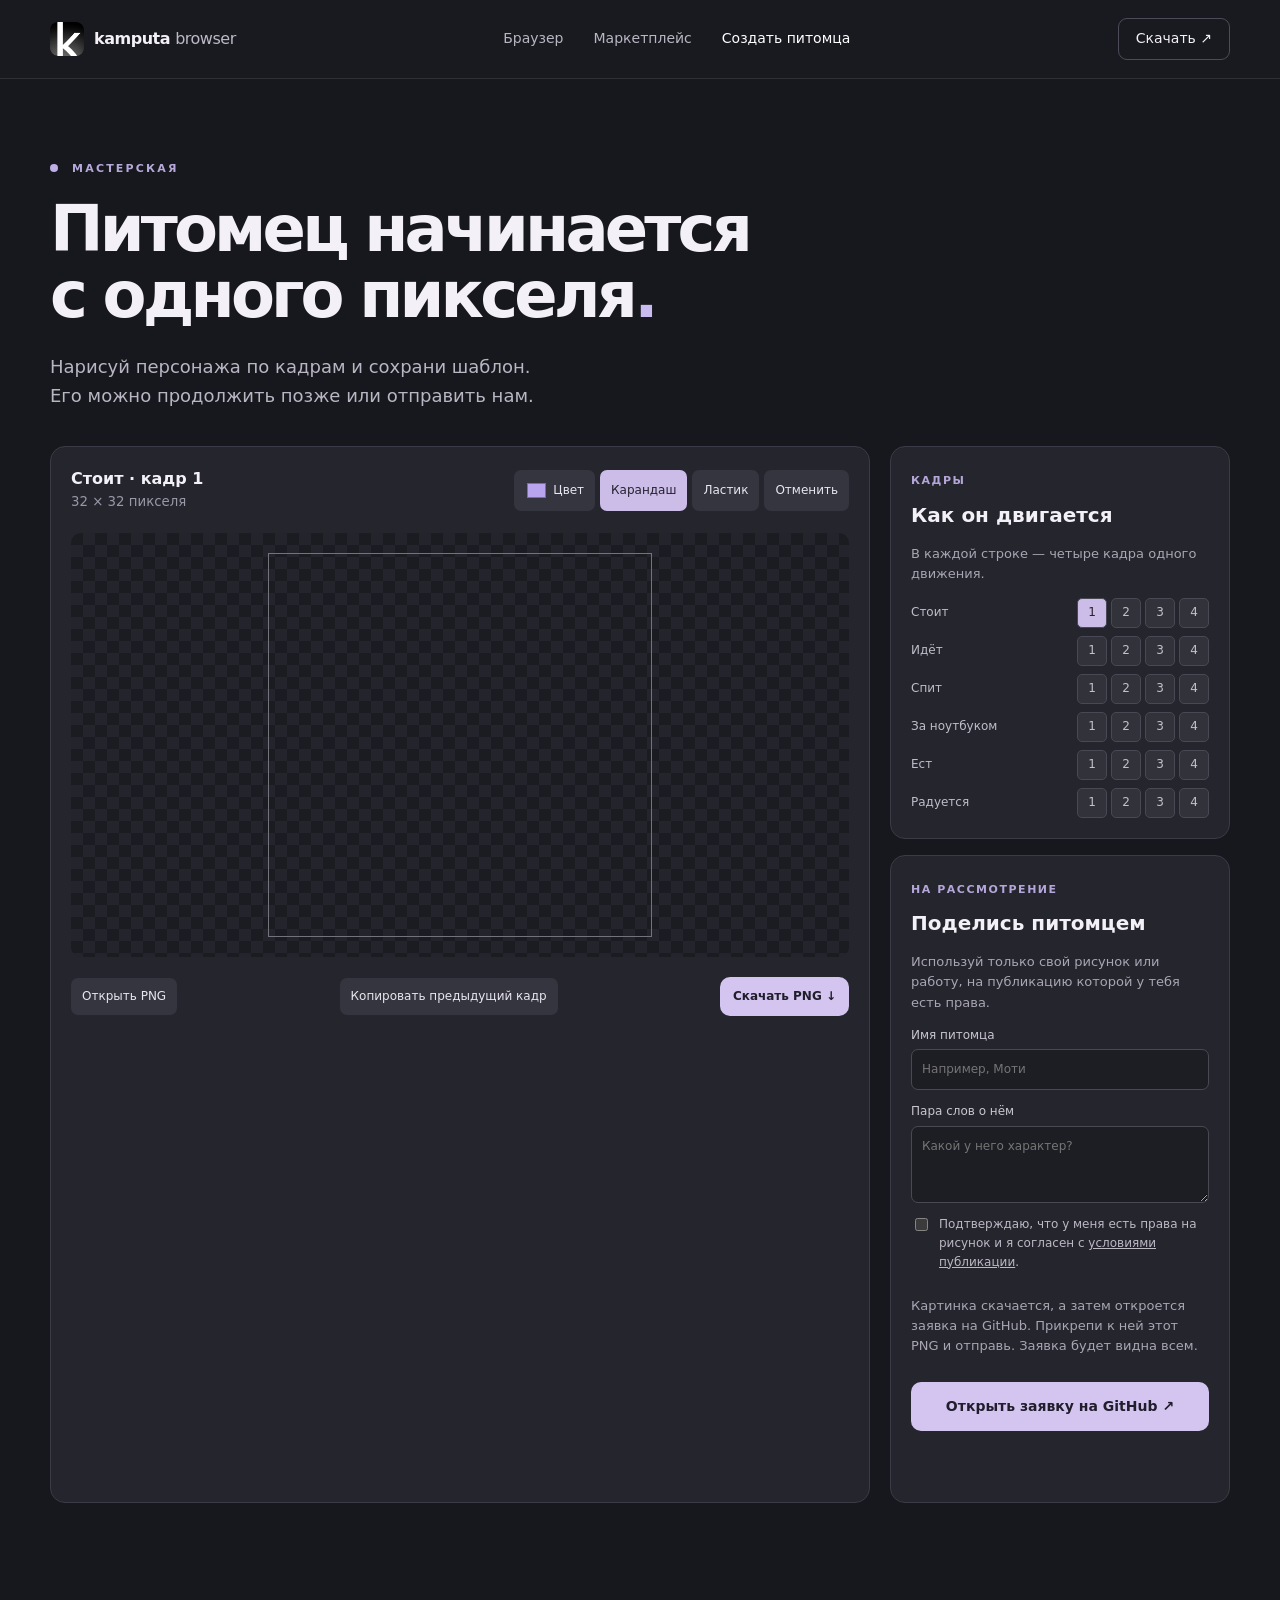
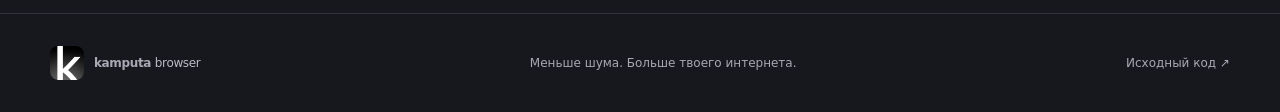
==== studio.html @ 285c6d9f "Create browser site and pet studio" ====
<!doctype html><html lang="ru"><head><meta charset="utf-8"><meta name="viewport" content="width=device-width,initial-scale=1"><meta name="theme-color" content="#17191e"><title>Мастерская — kamputa browser</title><link rel="icon" href="assets/logo.png"><link rel="stylesheet" href="site.css"><script src="site.js" defer></script><script src="studio.js" defer></script></head><body><header class="header"><div class="wrap header-inner"><a class="brand" href="./"><img src="assets/logo.png" alt=""><span>kamputa <b>browser</b></span></a><nav aria-label="Навигация"><a href="./#browser">Браузер</a><a href="market.html">Маркетплейс</a><a href="studio.html" aria-current="page">Создать питомца</a></nav><a class="nav-download" href="https://github.com/Artemnuhka/kamputa-browser/releases/latest">Скачать ↗</a></div></header><main class="wrap inner-page studio-page"><p class="eyebrow"><span></span> МАСТЕРСКАЯ</p><h1>Питомец начинается<br>с одного пикселя<span class="accent-dot">.</span></h1><p class="lead">Нарисуй персонажа по кадрам и сохрани шаблон. Его можно продолжить позже или отправить нам.</p><div class="studio-layout"><section class="editor-card" aria-label="Редактор пикселей"><div class="editor-head"><div><strong id="frame-label">Стоит · кадр 1</strong><small>32 × 32 пикселя</small></div><div class="canvas-tools"><label class="color-picker" title="Цвет"><input id="color" type="color" value="#b9a5ef" aria-label="Выбрать цвет"><span>Цвет</span></label><button id="pen" class="tool active" type="button" aria-pressed="true">Карандаш</button><button id="eraser" class="tool" type="button" aria-pressed="false">Ластик</button><button id="undo" class="tool" type="button">Отменить</button></div></div><div class="canvas-wrap"><canvas id="draw" width="32" height="32" aria-label="Пиксельный холст" tabindex="0"></canvas></div><div class="editor-bottom"><label class="file-button">Открыть PNG<input id="import" type="file" accept="image/png" hidden></label><button id="previous-copy" class="tool" type="button">Копировать предыдущий кадр</button><button id="export" class="button primary small" type="button">Скачать PNG ↓</button></div><p class="editor-message" id="editor-message" role="status"></p></section><aside class="studio-side"><div class="side-card"><span class="side-kicker">КАДРЫ</span><h2>Как он двигается</h2><p>В каждой строке — четыре кадра одного движения.</p><div id="frame-list" class="frame-list"></div></div><div class="side-card"><span class="side-kicker">НА РАССМОТРЕНИЕ</span><h2>Поделись питомцем</h2><p>Используй только свой рисунок или работу, на публикацию которой у тебя есть права.</p><form id="submit-form"><label>Имя питомца<input id="pet-name" required maxlength="48" autocomplete="off" placeholder="Например, Моти"></label><label>Пара слов о нём<textarea id="pet-description" maxlength="300" rows="3" placeholder="Какой у него характер?"></textarea></label><label class="agreement"><input id="agree" type="checkbox" required><span>Подтверждаю, что у меня есть права на рисунок и я согласен с <a href="terms.html">условиями публикации</a>.</span></label><p>Картинка скачается, а затем откроется заявка на GitHub. Прикрепи к ней этот PNG и отправь. Заявка будет видна всем.</p><button id="submit-pet" class="button primary full" type="submit">Открыть заявку на GitHub ↗</button><p id="submit-status" role="status"></p></form></div></aside></div></main><footer><div class="wrap footer-inner"><a class="brand" href="./"><img src="assets/logo.png" alt=""><span>kamputa <b>browser</b></span></a><p>Меньше шума. Больше твоего интернета.</p><a href="https://github.com/Artemnuhka/kamputa-browser">Исходный код ↗</a></div></footer></body></html>
---- site.css ----
:root{color-scheme:dark;--bg:#17181d;--panel:#25262d;--muted:#a4a4b2;--line:#393a45;--accent:#c9bbef;--text:#f3f0f7}*{box-sizing:border-box}html{scroll-behavior:smooth;overflow-x:hidden}body{margin:0;background:var(--bg);color:var(--text);font:16px/1.55 system-ui,-apple-system,sans-serif}a{color:inherit;text-decoration:none}button,input,textarea{font:inherit}button{cursor:pointer}.wrap{width:min(1180px,calc(100% - 48px));margin:auto}.header{border-bottom:1px solid #303038;background:#191a20}.header-inner{min-height:78px;display:flex;align-items:center;gap:42px}.brand{display:inline-flex;align-items:center;gap:10px;font-weight:800;white-space:nowrap;letter-spacing:-.03em}.brand img{width:34px;height:34px;object-fit:contain;border-radius:8px}.brand b{font-weight:400;color:#bcbac6}.header nav{display:flex;gap:30px;margin:auto;color:#b7b6c2;font-size:14px}.header nav a:hover,.header nav [aria-current]{color:#fff}.nav-download{font-size:14px;border:1px solid #4d4b57;padding:9px 17px;border-radius:9px}.hero{min-height:620px;display:grid;grid-template-columns:1fr 1fr;gap:35px;align-items:center;padding-block:80px}.eyebrow{font-size:11px;font-weight:800;letter-spacing:.2em;color:#b6a9da}.eyebrow span,.status-dot{display:inline-block;background:#bdafe6;width:8px;height:8px;border-radius:50%;margin-right:8px}.hero h1,.inner-page h1{font-size:clamp(44px,6vw,78px);line-height:1.03;letter-spacing:-.06em;margin:20px 0 24px}em{font-style:normal;color:#cfc1ef}.accent-dot{color:var(--accent)}.lead{font-size:18px;line-height:1.6;color:#b8b6c4;max-width:510px}.hero-actions{display:flex;gap:12px;flex-wrap:wrap;margin-top:32px}.button{display:inline-flex;justify-content:center;align-items:center;gap:15px;border:1px solid transparent;border-radius:10px;padding:13px 19px;font-weight:700;font-size:14px}.primary,.pale{background:#d3c5f0;color:#211d2c}.button:hover{filter:brightness(1.08)}.outline{border-color:#55515f;color:#e8e5ed;background:transparent}.hero-note{color:#858492;font-size:12px;margin-top:25px}.hero-art{position:relative;padding:35px 0}.browser-mock{position:relative;border:1px solid #484955;border-radius:14px;background:#23242b;box-shadow:0 30px 80px #0007;overflow:hidden;transform:rotate(-2deg)}.mock-top{height:43px;background:#1a1b20;display:flex;align-items:end;padding:0 10px;gap:15px}.mock-tab{background:#32333c;border-radius:9px 9px 0 0;padding:8px 11px;font-size:11px;width:175px}.tiny-logo{background:#ddd;color:#222;padding:0 3px;border-radius:3px}.tab-x{float:right}.mock-plus{padding-bottom:5px}.mock-controls{margin-left:auto;display:flex;gap:6px;padding-bottom:16px}.mock-controls i{width:7px;height:7px;border-radius:50%;background:#74747d}.mock-bar{display:flex;align-items:center;gap:14px;padding:10px;font-size:14px;color:#b3b3c2}.mock-url{flex:1;background:#383943;border-radius:7px;padding:6px 12px;font-size:10px}.mock-page{height:285px;background:#17181e;display:grid;place-content:center;text-align:center}.mock-room,.friend-room{position:relative;background:#383541 url('assets/room.svg') center/cover;border-radius:10px;overflow:hidden}.mock-room{width:220px;height:150px}.cat-sprite{position:absolute;bottom:3%;left:50%;transform:translateX(-50%);width:96px;height:96px;background-image:url('assets/cat.png');background-size:400% 600%;background-position:0 0;image-rendering:pixelated}.mock-caption{font-size:11px;color:#bbb9c8;margin-top:12px}.mock-caption span:last-child{float:right}.mock-meter{display:flex;gap:5px;justify-content:center;margin-top:12px}.mock-meter i{height:5px;width:45px;border-radius:4px;background:#a99acb}.mock-meter i:nth-child(2){background:#a6c2af}.mock-meter i:nth-child(3){background:#d4aa9d}.floating-tag{position:absolute;right:-10px;bottom:6px;background:#cfc0ec;color:#25202e;padding:10px 15px;border-radius:8px;font-size:12px;font-weight:700;transform:rotate(4deg)}.orbit{position:absolute;border:1px solid #484453;border-radius:50%;inset:0}.orbit-two{inset:30px -15px;transform:rotate(20deg)}.pixel-spark{position:absolute;color:#d2c4ed}.spark-a:after{content:'✦';font-size:28px}.spark-b{right:0;bottom:0}.spark-b:after{content:'✧';font-size:32px}.feature-strip{background:#28262f;border-block:1px solid #393640}.strip-grid{padding:58px 0;display:grid;grid-template-columns:1fr 1fr auto;align-items:center;gap:40px}.strip-grid span,.side-kicker{font-size:11px;letter-spacing:.14em;color:#b5a6d9;font-weight:800}.strip-grid h2,.friend h2,.create-band h2,.market-create h2{font-size:clamp(30px,4vw,48px);line-height:1.1;letter-spacing:-.04em;margin:13px 0}.strip-grid p,.friend-copy p,.create-band p{color:#b9b5c2}.strip-chip{padding:12px;border:1px solid #585264;border-radius:10px;font-size:10px;color:#d6c7ee;white-space:nowrap}.friend{display:grid;grid-template-columns:1fr 1fr;align-items:center;gap:80px;padding-block:100px}.friend-art{position:relative}.friend-room{height:300px}.cat-sprite.large{width:200px;height:200px;bottom:5%}.friend-pixel{position:absolute;color:#d1c2ed;font-size:30px}.star1{top:30px;left:50px}.star2{right:50px;top:70px}.pixel-label{position:absolute;bottom:-15px;right:-15px;background:#d6c5ed;color:#28232e;padding:10px 14px;border-radius:6px;font-weight:800;font-size:10px;letter-spacing:.08em}.text-link{display:inline-block;margin-top:20px;color:#d2c3ed;font-weight:700}.text-link span{margin-left:10px}.create-band{background:#312d38}.create-inner{display:flex;justify-content:space-between;align-items:center;gap:30px;padding-block:70px}.create-inner p:not(.eyebrow){max-width:520px}.pixel-grid{display:grid;grid-template-columns:repeat(2,70px);gap:8px;transform:rotate(8deg)}.pixel-grid span{display:grid;place-items:center;background:#4b4454;color:#d3bfe7;height:70px;font-size:32px;border-radius:9px}footer{border-top:1px solid #34333c}.footer-inner{display:flex;align-items:center;justify-content:space-between;gap:20px;padding-block:32px;font-size:12px;color:#aaa8b3}.footer-inner p{margin:0}.inner-page{padding-block:70px 110px}.inner-page h1{font-size:clamp(44px,5vw,65px)}.page-heading{display:flex;justify-content:space-between;align-items:end}.market-nav{display:flex;gap:5px;border-bottom:1px solid var(--line);margin-top:50px}.market-nav button{background:none;border:0;color:#aaa9b5;padding:15px 20px}.market-nav button[aria-selected=true]{color:#eee7ff;border-bottom:2px solid #c6b6e9}.market-status{color:#b5b3c0;padding:30px 0}.market-grid{display:grid;grid-template-columns:repeat(3,1fr);gap:16px}.market-create{margin-top:55px;padding:30px;background:#302c37;border:1px solid #494251;border-radius:16px;display:flex;align-items:center;justify-content:space-between;gap:20px}.market-create h2{font-size:30px}.market-create p:not(.eyebrow){color:#b7b4c0}.studio-layout{display:grid;grid-template-columns:minmax(0,1fr) 340px;gap:20px;margin-top:36px}.editor-card,.side-card{background:#24252d;border:1px solid #3b3b47;border-radius:15px;padding:20px}.editor-head,.editor-bottom{display:flex;align-items:center;justify-content:space-between;gap:10px;flex-wrap:wrap}.editor-head small{display:block;color:#9998a7}.canvas-tools{display:flex;gap:5px;flex-wrap:wrap}.tool,.file-button,.color-picker{background:#35353f;color:#e8e7ef;border:1px solid transparent;border-radius:7px;padding:8px 10px;font-size:12px;cursor:pointer}.tool.active{background:#cbbce8;color:#24212d}.color-picker{display:flex;align-items:center;gap:5px}.color-picker input{width:23px;height:23px;padding:0;border:0;background:transparent}.canvas-wrap{display:grid;place-items:center;margin:20px 0;background:#1b1c22;border-radius:10px;min-height:400px;padding:20px;background-image:linear-gradient(45deg,#24252c 25%,transparent 25%),linear-gradient(-45deg,#24252c 25%,transparent 25%),linear-gradient(45deg,transparent 75%,#24252c 75%),linear-gradient(-45deg,transparent 75%,#24252c 75%);background-size:24px 24px;background-position:0 0,0 12px,12px -12px,-12px 0}canvas{width:min(100%,384px);aspect-ratio:1;image-rendering:pixelated;touch-action:none;cursor:crosshair;border:1px solid #74727d}.editor-message,#submit-status{font-size:13px;color:#c4b5dd;min-height:1em}.studio-side{display:grid;gap:16px;align-content:start}.side-card h2{font-size:20px;margin:8px 0}.side-card p{color:#a8a6b3;font-size:13px}.frame-list{display:grid;gap:8px}.frame-row{display:grid;grid-template-columns:1fr repeat(4,30px);gap:4px;align-items:center;font-size:12px;color:#bfbdc9}.frame-row button{border:1px solid #494955;background:#31323a;color:#c2c0cd;border-radius:5px;height:30px}.frame-row button.active{background:#cbbce8;color:#292331}.side-card form{display:grid;gap:12px}.side-card label:not(.agreement){display:grid;gap:5px;font-size:12px;color:#c9c6d1}.side-card input:not([type=checkbox]),textarea{background:#1d1e24;border:1px solid #494954;border-radius:7px;padding:10px;color:#f3f0f7;width:100%}.agreement{display:flex;gap:8px;font-size:12px;color:#bcb9c5}.agreement input{align-self:start}.agreement a{text-decoration:underline}.full{width:100%}.small{padding:9px 12px;font-size:12px}.legal{max-width:760px}.legal h2{margin-top:36px}.legal p,.legal li{color:#c2bfcc}@media(max-width:800px){.header-inner{gap:14px;flex-wrap:wrap;padding:14px 0}.header nav{order:3;width:100%;justify-content:space-between;gap:10px}.nav-download{margin-left:auto}.hero{grid-template-columns:1fr;padding-block:50px}.hero-art{max-width:570px}.strip-grid{grid-template-columns:1fr;gap:10px}.strip-chip{width:max-content}.friend{grid-template-columns:1fr;gap:40px;padding-block:70px}.studio-layout{grid-template-columns:1fr}.market-grid{grid-template-columns:1fr 1fr}.footer-inner{flex-wrap:wrap}.canvas-wrap{min-height:320px}.create-inner{align-items:start}.pixel-grid{grid-template-columns:repeat(2,45px)}.pixel-grid span{height:45px}}@media(max-width:480px){.wrap{width:calc(100% - 28px)}.header nav{font-size:12px}.hero h1{font-size:48px}.hero-art{padding:12px 0}.mock-page{height:220px}.market-create,.create-inner{display:block}.pixel-grid{display:none}.market-grid{grid-template-columns:1fr}.editor-card{padding:12px}.canvas-wrap{min-height:260px}.frame-row{grid-template-columns:1fr repeat(4,30px)}}
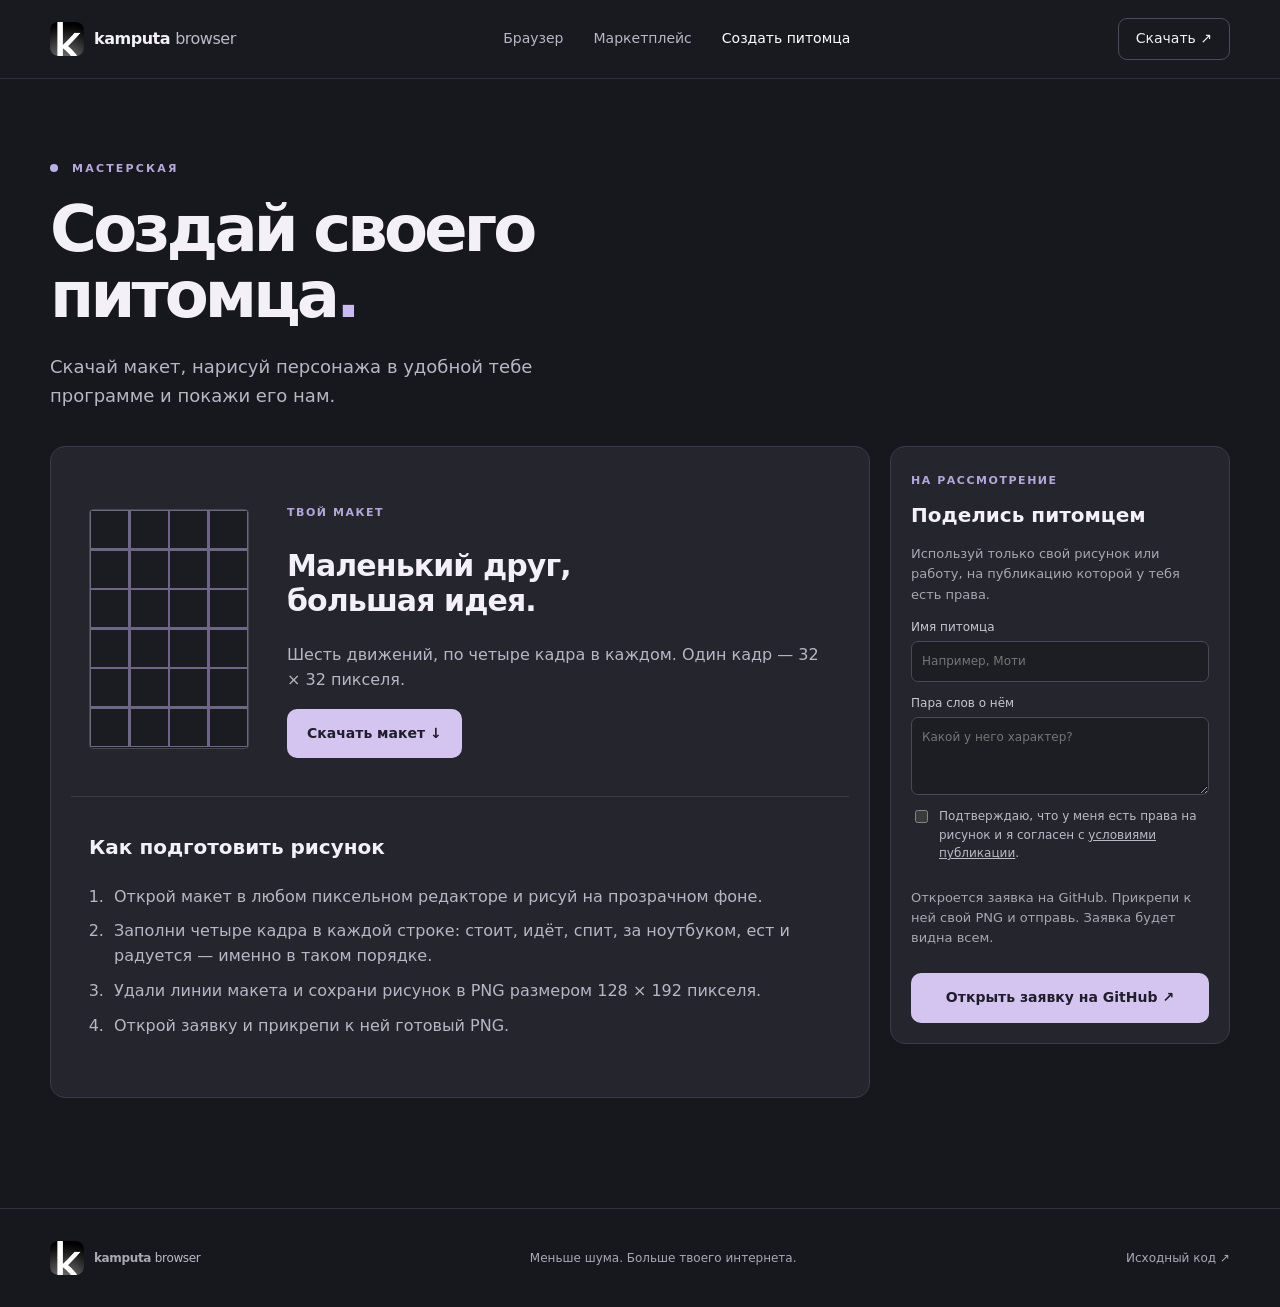
==== commit 57656312: "Use downloadable pet template for submissions" ====
--- a/studio.html
+++ b/studio.html
@@ -1 +1 @@
-<!doctype html><html lang="ru"><head><meta charset="utf-8"><meta name="viewport" content="width=device-width,initial-scale=1"><meta name="theme-color" content="#17191e"><title>Мастерская — kamputa browser</title><link rel="icon" href="assets/logo.png"><link rel="stylesheet" href="site.css"><script src="site.js" defer></script><script src="studio.js" defer></script></head><body><header class="header"><div class="wrap header-inner"><a class="brand" href="./"><img src="assets/logo.png" alt=""><span>kamputa <b>browser</b></span></a><nav aria-label="Навигация"><a href="./#browser">Браузер</a><a href="market.html">Маркетплейс</a><a href="studio.html" aria-current="page">Создать питомца</a></nav><a class="nav-download" href="https://github.com/Artemnuhka/kamputa-browser/releases/latest">Скачать ↗</a></div></header><main class="wrap inner-page studio-page"><p class="eyebrow"><span></span> МАСТЕРСКАЯ</p><h1>Питомец начинается<br>с одного пикселя<span class="accent-dot">.</span></h1><p class="lead">Нарисуй персонажа по кадрам и сохрани шаблон. Его можно продолжить позже или отправить нам.</p><div class="studio-layout"><section class="editor-card" aria-label="Редактор пикселей"><div class="editor-head"><div><strong id="frame-label">Стоит · кадр 1</strong><small>32 × 32 пикселя</small></div><div class="canvas-tools"><label class="color-picker" title="Цвет"><input id="color" type="color" value="#b9a5ef" aria-label="Выбрать цвет"><span>Цвет</span></label><button id="pen" class="tool active" type="button" aria-pressed="true">Карандаш</button><button id="eraser" class="tool" type="button" aria-pressed="false">Ластик</button><button id="undo" class="tool" type="button">Отменить</button></div></div><div class="canvas-wrap"><canvas id="draw" width="32" height="32" aria-label="Пиксельный холст" tabindex="0"></canvas></div><div class="editor-bottom"><label class="file-button">Открыть PNG<input id="import" type="file" accept="image/png" hidden></label><button id="previous-copy" class="tool" type="button">Копировать предыдущий кадр</button><button id="export" class="button primary small" type="button">Скачать PNG ↓</button></div><p class="editor-message" id="editor-message" role="status"></p></section><aside class="studio-side"><div class="side-card"><span class="side-kicker">КАДРЫ</span><h2>Как он двигается</h2><p>В каждой строке — четыре кадра одного движения.</p><div id="frame-list" class="frame-list"></div></div><div class="side-card"><span class="side-kicker">НА РАССМОТРЕНИЕ</span><h2>Поделись питомцем</h2><p>Используй только свой рисунок или работу, на публикацию которой у тебя есть права.</p><form id="submit-form"><label>Имя питомца<input id="pet-name" required maxlength="48" autocomplete="off" placeholder="Например, Моти"></label><label>Пара слов о нём<textarea id="pet-description" maxlength="300" rows="3" placeholder="Какой у него характер?"></textarea></label><label class="agreement"><input id="agree" type="checkbox" required><span>Подтверждаю, что у меня есть права на рисунок и я согласен с <a href="terms.html">условиями публикации</a>.</span></label><p>Картинка скачается, а затем откроется заявка на GitHub. Прикрепи к ней этот PNG и отправь. Заявка будет видна всем.</p><button id="submit-pet" class="button primary full" type="submit">Открыть заявку на GitHub ↗</button><p id="submit-status" role="status"></p></form></div></aside></div></main><footer><div class="wrap footer-inner"><a class="brand" href="./"><img src="assets/logo.png" alt=""><span>kamputa <b>browser</b></span></a><p>Меньше шума. Больше твоего интернета.</p><a href="https://github.com/Artemnuhka/kamputa-browser">Исходный код ↗</a></div></footer></body></html>
+<!doctype html><html lang="ru"><head><meta charset="utf-8"><meta name="viewport" content="width=device-width,initial-scale=1"><meta name="theme-color" content="#17191e"><title>Мастерская — kamputa browser</title><link rel="icon" href="assets/logo.png"><link rel="stylesheet" href="site.css"><script src="studio.js" defer></script></head><body><header class="header"><div class="wrap header-inner"><a class="brand" href="./"><img src="assets/logo.png" alt=""><span>kamputa <b>browser</b></span></a><nav aria-label="Навигация"><a href="./#browser">Браузер</a><a href="market.html">Маркетплейс</a><a href="studio.html" aria-current="page">Создать питомца</a></nav><a class="nav-download" href="https://github.com/Artemnuhka/kamputa-browser/releases/latest">Скачать ↗</a></div></header><main class="wrap inner-page studio-page"><p class="eyebrow"><span></span> МАСТЕРСКАЯ</p><h1>Создай своего<br>питомца<span class="accent-dot">.</span></h1><p class="lead">Скачай макет, нарисуй персонажа в удобной тебе программе и покажи его нам.</p><div class="studio-layout"><section class="editor-card"><div class="template-preview"><div class="template-grid" aria-hidden="true"></div><div><span class="side-kicker">ТВОЙ МАКЕТ</span><h2>Маленький друг,<br>большая идея.</h2><p>Шесть движений, по четыре кадра в каждом. Один кадр — 32 × 32 пикселя.</p><a class="button primary" href="assets/pet-template.png" download="kamputa-pet-template.png">Скачать макет ↓</a></div></div><div class="template-instructions"><h2>Как подготовить рисунок</h2><ol><li>Открой макет в любом пиксельном редакторе и рисуй на прозрачном фоне.</li><li>Заполни четыре кадра в каждой строке: стоит, идёт, спит, за ноутбуком, ест и радуется — именно в таком порядке.</li><li>Удали линии макета и сохрани рисунок в PNG размером 128 × 192 пикселя.</li><li>Открой заявку и прикрепи к ней готовый PNG.</li></ol></div></section><aside class="studio-side"><div class="side-card"><span class="side-kicker">НА РАССМОТРЕНИЕ</span><h2>Поделись питомцем</h2><p>Используй только свой рисунок или работу, на публикацию которой у тебя есть права.</p><form id="submit-form"><label>Имя питомца<input id="pet-name" required maxlength="48" autocomplete="off" placeholder="Например, Моти"></label><label>Пара слов о нём<textarea id="pet-description" maxlength="300" rows="3" placeholder="Какой у него характер?"></textarea></label><label class="agreement"><input id="agree" type="checkbox" required><span>Подтверждаю, что у меня есть права на рисунок и я согласен с <a href="terms.html">условиями публикации</a>.</span></label><p>Откроется заявка на GitHub. Прикрепи к ней свой PNG и отправь. Заявка будет видна всем.</p><button class="button primary full" type="submit">Открыть заявку на GitHub ↗</button></form></div></aside></div></main><footer><div class="wrap footer-inner"><a class="brand" href="./"><img src="assets/logo.png" alt=""><span>kamputa <b>browser</b></span></a><p>Меньше шума. Больше твоего интернета.</p><a href="https://github.com/Artemnuhka/kamputa-browser">Исходный код ↗</a></div></footer></body></html>
--- a/site.css
+++ b/site.css
@@ -1 +1,2 @@
 :root{color-scheme:dark;--bg:#17181d;--panel:#25262d;--muted:#a4a4b2;--line:#393a45;--accent:#c9bbef;--text:#f3f0f7}*{box-sizing:border-box}html{scroll-behavior:smooth;overflow-x:hidden}body{margin:0;background:var(--bg);color:var(--text);font:16px/1.55 system-ui,-apple-system,sans-serif}a{color:inherit;text-decoration:none}button,input,textarea{font:inherit}button{cursor:pointer}.wrap{width:min(1180px,calc(100% - 48px));margin:auto}.header{border-bottom:1px solid #303038;background:#191a20}.header-inner{min-height:78px;display:flex;align-items:center;gap:42px}.brand{display:inline-flex;align-items:center;gap:10px;font-weight:800;white-space:nowrap;letter-spacing:-.03em}.brand img{width:34px;height:34px;object-fit:contain;border-radius:8px}.brand b{font-weight:400;color:#bcbac6}.header nav{display:flex;gap:30px;margin:auto;color:#b7b6c2;font-size:14px}.header nav a:hover,.header nav [aria-current]{color:#fff}.nav-download{font-size:14px;border:1px solid #4d4b57;padding:9px 17px;border-radius:9px}.hero{min-height:620px;display:grid;grid-template-columns:1fr 1fr;gap:35px;align-items:center;padding-block:80px}.eyebrow{font-size:11px;font-weight:800;letter-spacing:.2em;color:#b6a9da}.eyebrow span,.status-dot{display:inline-block;background:#bdafe6;width:8px;height:8px;border-radius:50%;margin-right:8px}.hero h1,.inner-page h1{font-size:clamp(44px,6vw,78px);line-height:1.03;letter-spacing:-.06em;margin:20px 0 24px}em{font-style:normal;color:#cfc1ef}.accent-dot{color:var(--accent)}.lead{font-size:18px;line-height:1.6;color:#b8b6c4;max-width:510px}.hero-actions{display:flex;gap:12px;flex-wrap:wrap;margin-top:32px}.button{display:inline-flex;justify-content:center;align-items:center;gap:15px;border:1px solid transparent;border-radius:10px;padding:13px 19px;font-weight:700;font-size:14px}.primary,.pale{background:#d3c5f0;color:#211d2c}.button:hover{filter:brightness(1.08)}.outline{border-color:#55515f;color:#e8e5ed;background:transparent}.hero-note{color:#858492;font-size:12px;margin-top:25px}.hero-art{position:relative;padding:35px 0}.browser-mock{position:relative;border:1px solid #484955;border-radius:14px;background:#23242b;box-shadow:0 30px 80px #0007;overflow:hidden;transform:rotate(-2deg)}.mock-top{height:43px;background:#1a1b20;display:flex;align-items:end;padding:0 10px;gap:15px}.mock-tab{background:#32333c;border-radius:9px 9px 0 0;padding:8px 11px;font-size:11px;width:175px}.tiny-logo{background:#ddd;color:#222;padding:0 3px;border-radius:3px}.tab-x{float:right}.mock-plus{padding-bottom:5px}.mock-controls{margin-left:auto;display:flex;gap:6px;padding-bottom:16px}.mock-controls i{width:7px;height:7px;border-radius:50%;background:#74747d}.mock-bar{display:flex;align-items:center;gap:14px;padding:10px;font-size:14px;color:#b3b3c2}.mock-url{flex:1;background:#383943;border-radius:7px;padding:6px 12px;font-size:10px}.mock-page{height:285px;background:#17181e;display:grid;place-content:center;text-align:center}.mock-room,.friend-room{position:relative;background:#383541 url('assets/room.svg') center/cover;border-radius:10px;overflow:hidden}.mock-room{width:220px;height:150px}.cat-sprite{position:absolute;bottom:3%;left:50%;transform:translateX(-50%);width:96px;height:96px;background-image:url('assets/cat.png');background-size:400% 600%;background-position:0 0;image-rendering:pixelated}.mock-caption{font-size:11px;color:#bbb9c8;margin-top:12px}.mock-caption span:last-child{float:right}.mock-meter{display:flex;gap:5px;justify-content:center;margin-top:12px}.mock-meter i{height:5px;width:45px;border-radius:4px;background:#a99acb}.mock-meter i:nth-child(2){background:#a6c2af}.mock-meter i:nth-child(3){background:#d4aa9d}.floating-tag{position:absolute;right:-10px;bottom:6px;background:#cfc0ec;color:#25202e;padding:10px 15px;border-radius:8px;font-size:12px;font-weight:700;transform:rotate(4deg)}.orbit{position:absolute;border:1px solid #484453;border-radius:50%;inset:0}.orbit-two{inset:30px -15px;transform:rotate(20deg)}.pixel-spark{position:absolute;color:#d2c4ed}.spark-a:after{content:'✦';font-size:28px}.spark-b{right:0;bottom:0}.spark-b:after{content:'✧';font-size:32px}.feature-strip{background:#28262f;border-block:1px solid #393640}.strip-grid{padding:58px 0;display:grid;grid-template-columns:1fr 1fr auto;align-items:center;gap:40px}.strip-grid span,.side-kicker{font-size:11px;letter-spacing:.14em;color:#b5a6d9;font-weight:800}.strip-grid h2,.friend h2,.create-band h2,.market-create h2{font-size:clamp(30px,4vw,48px);line-height:1.1;letter-spacing:-.04em;margin:13px 0}.strip-grid p,.friend-copy p,.create-band p{color:#b9b5c2}.strip-chip{padding:12px;border:1px solid #585264;border-radius:10px;font-size:10px;color:#d6c7ee;white-space:nowrap}.friend{display:grid;grid-template-columns:1fr 1fr;align-items:center;gap:80px;padding-block:100px}.friend-art{position:relative}.friend-room{height:300px}.cat-sprite.large{width:200px;height:200px;bottom:5%}.friend-pixel{position:absolute;color:#d1c2ed;font-size:30px}.star1{top:30px;left:50px}.star2{right:50px;top:70px}.pixel-label{position:absolute;bottom:-15px;right:-15px;background:#d6c5ed;color:#28232e;padding:10px 14px;border-radius:6px;font-weight:800;font-size:10px;letter-spacing:.08em}.text-link{display:inline-block;margin-top:20px;color:#d2c3ed;font-weight:700}.text-link span{margin-left:10px}.create-band{background:#312d38}.create-inner{display:flex;justify-content:space-between;align-items:center;gap:30px;padding-block:70px}.create-inner p:not(.eyebrow){max-width:520px}.pixel-grid{display:grid;grid-template-columns:repeat(2,70px);gap:8px;transform:rotate(8deg)}.pixel-grid span{display:grid;place-items:center;background:#4b4454;color:#d3bfe7;height:70px;font-size:32px;border-radius:9px}footer{border-top:1px solid #34333c}.footer-inner{display:flex;align-items:center;justify-content:space-between;gap:20px;padding-block:32px;font-size:12px;color:#aaa8b3}.footer-inner p{margin:0}.inner-page{padding-block:70px 110px}.inner-page h1{font-size:clamp(44px,5vw,65px)}.page-heading{display:flex;justify-content:space-between;align-items:end}.market-nav{display:flex;gap:5px;border-bottom:1px solid var(--line);margin-top:50px}.market-nav button{background:none;border:0;color:#aaa9b5;padding:15px 20px}.market-nav button[aria-selected=true]{color:#eee7ff;border-bottom:2px solid #c6b6e9}.market-status{color:#b5b3c0;padding:30px 0}.market-grid{display:grid;grid-template-columns:repeat(3,1fr);gap:16px}.market-create{margin-top:55px;padding:30px;background:#302c37;border:1px solid #494251;border-radius:16px;display:flex;align-items:center;justify-content:space-between;gap:20px}.market-create h2{font-size:30px}.market-create p:not(.eyebrow){color:#b7b4c0}.studio-layout{display:grid;grid-template-columns:minmax(0,1fr) 340px;gap:20px;margin-top:36px}.editor-card,.side-card{background:#24252d;border:1px solid #3b3b47;border-radius:15px;padding:20px}.editor-head,.editor-bottom{display:flex;align-items:center;justify-content:space-between;gap:10px;flex-wrap:wrap}.editor-head small{display:block;color:#9998a7}.canvas-tools{display:flex;gap:5px;flex-wrap:wrap}.tool,.file-button,.color-picker{background:#35353f;color:#e8e7ef;border:1px solid transparent;border-radius:7px;padding:8px 10px;font-size:12px;cursor:pointer}.tool.active{background:#cbbce8;color:#24212d}.color-picker{display:flex;align-items:center;gap:5px}.color-picker input{width:23px;height:23px;padding:0;border:0;background:transparent}.canvas-wrap{display:grid;place-items:center;margin:20px 0;background:#1b1c22;border-radius:10px;min-height:400px;padding:20px;background-image:linear-gradient(45deg,#24252c 25%,transparent 25%),linear-gradient(-45deg,#24252c 25%,transparent 25%),linear-gradient(45deg,transparent 75%,#24252c 75%),linear-gradient(-45deg,transparent 75%,#24252c 75%);background-size:24px 24px;background-position:0 0,0 12px,12px -12px,-12px 0}canvas{width:min(100%,384px);aspect-ratio:1;image-rendering:pixelated;touch-action:none;cursor:crosshair;border:1px solid #74727d}.editor-message,#submit-status{font-size:13px;color:#c4b5dd;min-height:1em}.studio-side{display:grid;gap:16px;align-content:start}.side-card h2{font-size:20px;margin:8px 0}.side-card p{color:#a8a6b3;font-size:13px}.frame-list{display:grid;gap:8px}.frame-row{display:grid;grid-template-columns:1fr repeat(4,30px);gap:4px;align-items:center;font-size:12px;color:#bfbdc9}.frame-row button{border:1px solid #494955;background:#31323a;color:#c2c0cd;border-radius:5px;height:30px}.frame-row button.active{background:#cbbce8;color:#292331}.side-card form{display:grid;gap:12px}.side-card label:not(.agreement){display:grid;gap:5px;font-size:12px;color:#c9c6d1}.side-card input:not([type=checkbox]),textarea{background:#1d1e24;border:1px solid #494954;border-radius:7px;padding:10px;color:#f3f0f7;width:100%}.agreement{display:flex;gap:8px;font-size:12px;color:#bcb9c5}.agreement input{align-self:start}.agreement a{text-decoration:underline}.full{width:100%}.small{padding:9px 12px;font-size:12px}.legal{max-width:760px}.legal h2{margin-top:36px}.legal p,.legal li{color:#c2bfcc}@media(max-width:800px){.header-inner{gap:14px;flex-wrap:wrap;padding:14px 0}.header nav{order:3;width:100%;justify-content:space-between;gap:10px}.nav-download{margin-left:auto}.hero{grid-template-columns:1fr;padding-block:50px}.hero-art{max-width:570px}.strip-grid{grid-template-columns:1fr;gap:10px}.strip-chip{width:max-content}.friend{grid-template-columns:1fr;gap:40px;padding-block:70px}.studio-layout{grid-template-columns:1fr}.market-grid{grid-template-columns:1fr 1fr}.footer-inner{flex-wrap:wrap}.canvas-wrap{min-height:320px}.create-inner{align-items:start}.pixel-grid{grid-template-columns:repeat(2,45px)}.pixel-grid span{height:45px}}@media(max-width:480px){.wrap{width:calc(100% - 28px)}.header nav{font-size:12px}.hero h1{font-size:48px}.hero-art{padding:12px 0}.mock-page{height:220px}.market-create,.create-inner{display:block}.pixel-grid{display:none}.market-grid{grid-template-columns:1fr}.editor-card{padding:12px}.canvas-wrap{min-height:260px}.frame-row{grid-template-columns:1fr repeat(4,30px)}}
+.template-preview{display:flex;align-items:center;gap:38px;padding:32px 18px 38px}.template-preview h2{font-size:30px;line-height:1.15;letter-spacing:-.03em}.template-preview p,.template-instructions li{color:#b8b6c4}.template-grid{flex:none;width:160px;height:240px;background:#1b1c22 url('assets/pet-template.png') center/contain no-repeat;image-rendering:pixelated;border:1px solid #494652;border-radius:4px}.template-instructions{border-top:1px solid #3b3b47;padding:18px}.template-instructions h2{font-size:20px}.template-instructions ol{padding-left:20px}.template-instructions li{padding:5px 0 5px 5px}@media(max-width:560px){.template-preview{flex-direction:column;align-items:start}.template-grid{width:128px;height:192px}}
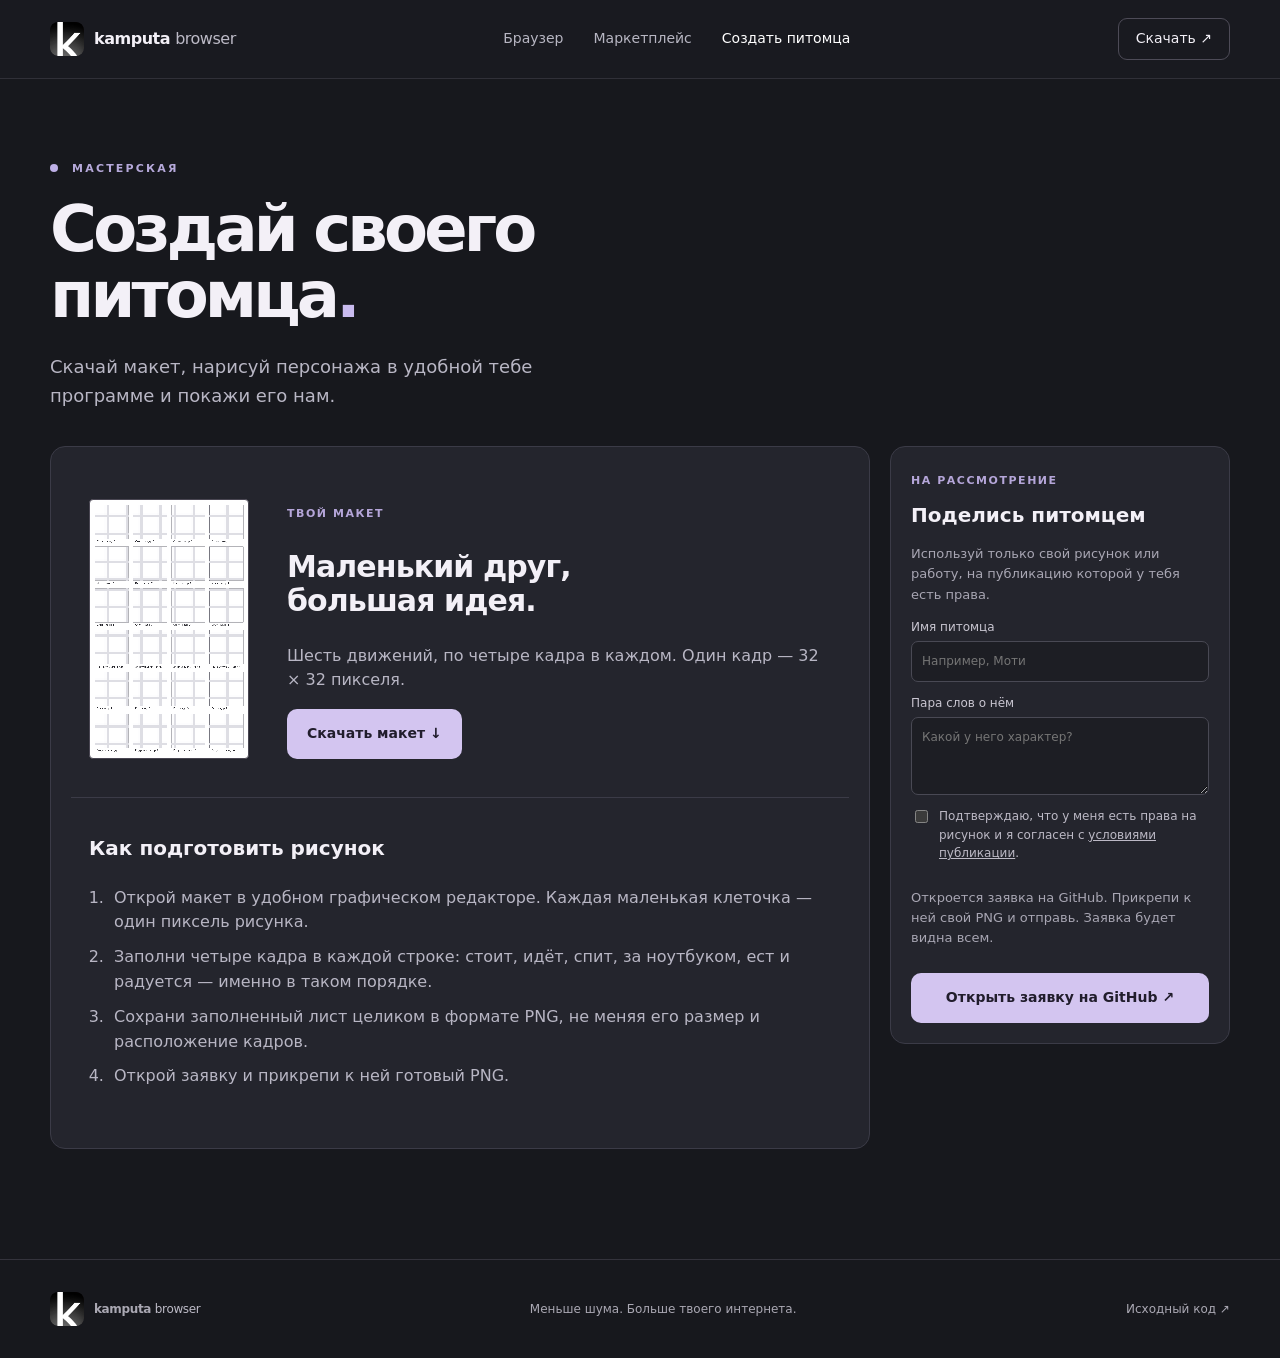
==== commit 15cf7e5b: "Make pet template a labeled pixel-grid sheet" ====
--- a/studio.html
+++ b/studio.html
@@ -1 +1 @@
-<!doctype html><html lang="ru"><head><meta charset="utf-8"><meta name="viewport" content="width=device-width,initial-scale=1"><meta name="theme-color" content="#17191e"><title>Мастерская — kamputa browser</title><link rel="icon" href="assets/logo.png"><link rel="stylesheet" href="site.css"><script src="studio.js" defer></script></head><body><header class="header"><div class="wrap header-inner"><a class="brand" href="./"><img src="assets/logo.png" alt=""><span>kamputa <b>browser</b></span></a><nav aria-label="Навигация"><a href="./#browser">Браузер</a><a href="market.html">Маркетплейс</a><a href="studio.html" aria-current="page">Создать питомца</a></nav><a class="nav-download" href="https://github.com/Artemnuhka/kamputa-browser/releases/latest">Скачать ↗</a></div></header><main class="wrap inner-page studio-page"><p class="eyebrow"><span></span> МАСТЕРСКАЯ</p><h1>Создай своего<br>питомца<span class="accent-dot">.</span></h1><p class="lead">Скачай макет, нарисуй персонажа в удобной тебе программе и покажи его нам.</p><div class="studio-layout"><section class="editor-card"><div class="template-preview"><div class="template-grid" aria-hidden="true"></div><div><span class="side-kicker">ТВОЙ МАКЕТ</span><h2>Маленький друг,<br>большая идея.</h2><p>Шесть движений, по четыре кадра в каждом. Один кадр — 32 × 32 пикселя.</p><a class="button primary" href="assets/pet-template.png" download="kamputa-pet-template.png">Скачать макет ↓</a></div></div><div class="template-instructions"><h2>Как подготовить рисунок</h2><ol><li>Открой макет в любом пиксельном редакторе и рисуй на прозрачном фоне.</li><li>Заполни четыре кадра в каждой строке: стоит, идёт, спит, за ноутбуком, ест и радуется — именно в таком порядке.</li><li>Удали линии макета и сохрани рисунок в PNG размером 128 × 192 пикселя.</li><li>Открой заявку и прикрепи к ней готовый PNG.</li></ol></div></section><aside class="studio-side"><div class="side-card"><span class="side-kicker">НА РАССМОТРЕНИЕ</span><h2>Поделись питомцем</h2><p>Используй только свой рисунок или работу, на публикацию которой у тебя есть права.</p><form id="submit-form"><label>Имя питомца<input id="pet-name" required maxlength="48" autocomplete="off" placeholder="Например, Моти"></label><label>Пара слов о нём<textarea id="pet-description" maxlength="300" rows="3" placeholder="Какой у него характер?"></textarea></label><label class="agreement"><input id="agree" type="checkbox" required><span>Подтверждаю, что у меня есть права на рисунок и я согласен с <a href="terms.html">условиями публикации</a>.</span></label><p>Откроется заявка на GitHub. Прикрепи к ней свой PNG и отправь. Заявка будет видна всем.</p><button class="button primary full" type="submit">Открыть заявку на GitHub ↗</button></form></div></aside></div></main><footer><div class="wrap footer-inner"><a class="brand" href="./"><img src="assets/logo.png" alt=""><span>kamputa <b>browser</b></span></a><p>Меньше шума. Больше твоего интернета.</p><a href="https://github.com/Artemnuhka/kamputa-browser">Исходный код ↗</a></div></footer></body></html>
+<!doctype html><html lang="ru"><head><meta charset="utf-8"><meta name="viewport" content="width=device-width,initial-scale=1"><meta name="theme-color" content="#17191e"><title>Мастерская — kamputa browser</title><link rel="icon" href="assets/logo.png"><link rel="stylesheet" href="site.css"><script src="studio.js" defer></script></head><body><header class="header"><div class="wrap header-inner"><a class="brand" href="./"><img src="assets/logo.png" alt=""><span>kamputa <b>browser</b></span></a><nav aria-label="Навигация"><a href="./#browser">Браузер</a><a href="market.html">Маркетплейс</a><a href="studio.html" aria-current="page">Создать питомца</a></nav><a class="nav-download" href="https://github.com/Artemnuhka/kamputa-browser/releases/latest">Скачать ↗</a></div></header><main class="wrap inner-page studio-page"><p class="eyebrow"><span></span> МАСТЕРСКАЯ</p><h1>Создай своего<br>питомца<span class="accent-dot">.</span></h1><p class="lead">Скачай макет, нарисуй персонажа в удобной тебе программе и покажи его нам.</p><div class="studio-layout"><section class="editor-card"><div class="template-preview"><div class="template-grid" aria-hidden="true"></div><div><span class="side-kicker">ТВОЙ МАКЕТ</span><h2>Маленький друг,<br>большая идея.</h2><p>Шесть движений, по четыре кадра в каждом. Один кадр — 32 × 32 пикселя.</p><a class="button primary" href="assets/pet-template.png" download="kamputa-pet-template.png">Скачать макет ↓</a></div></div><div class="template-instructions"><h2>Как подготовить рисунок</h2><ol><li>Открой макет в удобном графическом редакторе. Каждая маленькая клеточка — один пиксель рисунка.</li><li>Заполни четыре кадра в каждой строке: стоит, идёт, спит, за ноутбуком, ест и радуется — именно в таком порядке.</li><li>Сохрани заполненный лист целиком в формате PNG, не меняя его размер и расположение кадров.</li><li>Открой заявку и прикрепи к ней готовый PNG.</li></ol></div></section><aside class="studio-side"><div class="side-card"><span class="side-kicker">НА РАССМОТРЕНИЕ</span><h2>Поделись питомцем</h2><p>Используй только свой рисунок или работу, на публикацию которой у тебя есть права.</p><form id="submit-form"><label>Имя питомца<input id="pet-name" required maxlength="48" autocomplete="off" placeholder="Например, Моти"></label><label>Пара слов о нём<textarea id="pet-description" maxlength="300" rows="3" placeholder="Какой у него характер?"></textarea></label><label class="agreement"><input id="agree" type="checkbox" required><span>Подтверждаю, что у меня есть права на рисунок и я согласен с <a href="terms.html">условиями публикации</a>.</span></label><p>Откроется заявка на GitHub. Прикрепи к ней свой PNG и отправь. Заявка будет видна всем.</p><button class="button primary full" type="submit">Открыть заявку на GitHub ↗</button></form></div></aside></div></main><footer><div class="wrap footer-inner"><a class="brand" href="./"><img src="assets/logo.png" alt=""><span>kamputa <b>browser</b></span></a><p>Меньше шума. Больше твоего интернета.</p><a href="https://github.com/Artemnuhka/kamputa-browser">Исходный код ↗</a></div></footer></body></html>
--- a/site.css
+++ b/site.css
@@ -1,2 +1,4 @@
 :root{color-scheme:dark;--bg:#17181d;--panel:#25262d;--muted:#a4a4b2;--line:#393a45;--accent:#c9bbef;--text:#f3f0f7}*{box-sizing:border-box}html{scroll-behavior:smooth;overflow-x:hidden}body{margin:0;background:var(--bg);color:var(--text);font:16px/1.55 system-ui,-apple-system,sans-serif}a{color:inherit;text-decoration:none}button,input,textarea{font:inherit}button{cursor:pointer}.wrap{width:min(1180px,calc(100% - 48px));margin:auto}.header{border-bottom:1px solid #303038;background:#191a20}.header-inner{min-height:78px;display:flex;align-items:center;gap:42px}.brand{display:inline-flex;align-items:center;gap:10px;font-weight:800;white-space:nowrap;letter-spacing:-.03em}.brand img{width:34px;height:34px;object-fit:contain;border-radius:8px}.brand b{font-weight:400;color:#bcbac6}.header nav{display:flex;gap:30px;margin:auto;color:#b7b6c2;font-size:14px}.header nav a:hover,.header nav [aria-current]{color:#fff}.nav-download{font-size:14px;border:1px solid #4d4b57;padding:9px 17px;border-radius:9px}.hero{min-height:620px;display:grid;grid-template-columns:1fr 1fr;gap:35px;align-items:center;padding-block:80px}.eyebrow{font-size:11px;font-weight:800;letter-spacing:.2em;color:#b6a9da}.eyebrow span,.status-dot{display:inline-block;background:#bdafe6;width:8px;height:8px;border-radius:50%;margin-right:8px}.hero h1,.inner-page h1{font-size:clamp(44px,6vw,78px);line-height:1.03;letter-spacing:-.06em;margin:20px 0 24px}em{font-style:normal;color:#cfc1ef}.accent-dot{color:var(--accent)}.lead{font-size:18px;line-height:1.6;color:#b8b6c4;max-width:510px}.hero-actions{display:flex;gap:12px;flex-wrap:wrap;margin-top:32px}.button{display:inline-flex;justify-content:center;align-items:center;gap:15px;border:1px solid transparent;border-radius:10px;padding:13px 19px;font-weight:700;font-size:14px}.primary,.pale{background:#d3c5f0;color:#211d2c}.button:hover{filter:brightness(1.08)}.outline{border-color:#55515f;color:#e8e5ed;background:transparent}.hero-note{color:#858492;font-size:12px;margin-top:25px}.hero-art{position:relative;padding:35px 0}.browser-mock{position:relative;border:1px solid #484955;border-radius:14px;background:#23242b;box-shadow:0 30px 80px #0007;overflow:hidden;transform:rotate(-2deg)}.mock-top{height:43px;background:#1a1b20;display:flex;align-items:end;padding:0 10px;gap:15px}.mock-tab{background:#32333c;border-radius:9px 9px 0 0;padding:8px 11px;font-size:11px;width:175px}.tiny-logo{background:#ddd;color:#222;padding:0 3px;border-radius:3px}.tab-x{float:right}.mock-plus{padding-bottom:5px}.mock-controls{margin-left:auto;display:flex;gap:6px;padding-bottom:16px}.mock-controls i{width:7px;height:7px;border-radius:50%;background:#74747d}.mock-bar{display:flex;align-items:center;gap:14px;padding:10px;font-size:14px;color:#b3b3c2}.mock-url{flex:1;background:#383943;border-radius:7px;padding:6px 12px;font-size:10px}.mock-page{height:285px;background:#17181e;display:grid;place-content:center;text-align:center}.mock-room,.friend-room{position:relative;background:#383541 url('assets/room.svg') center/cover;border-radius:10px;overflow:hidden}.mock-room{width:220px;height:150px}.cat-sprite{position:absolute;bottom:3%;left:50%;transform:translateX(-50%);width:96px;height:96px;background-image:url('assets/cat.png');background-size:400% 600%;background-position:0 0;image-rendering:pixelated}.mock-caption{font-size:11px;color:#bbb9c8;margin-top:12px}.mock-caption span:last-child{float:right}.mock-meter{display:flex;gap:5px;justify-content:center;margin-top:12px}.mock-meter i{height:5px;width:45px;border-radius:4px;background:#a99acb}.mock-meter i:nth-child(2){background:#a6c2af}.mock-meter i:nth-child(3){background:#d4aa9d}.floating-tag{position:absolute;right:-10px;bottom:6px;background:#cfc0ec;color:#25202e;padding:10px 15px;border-radius:8px;font-size:12px;font-weight:700;transform:rotate(4deg)}.orbit{position:absolute;border:1px solid #484453;border-radius:50%;inset:0}.orbit-two{inset:30px -15px;transform:rotate(20deg)}.pixel-spark{position:absolute;color:#d2c4ed}.spark-a:after{content:'✦';font-size:28px}.spark-b{right:0;bottom:0}.spark-b:after{content:'✧';font-size:32px}.feature-strip{background:#28262f;border-block:1px solid #393640}.strip-grid{padding:58px 0;display:grid;grid-template-columns:1fr 1fr auto;align-items:center;gap:40px}.strip-grid span,.side-kicker{font-size:11px;letter-spacing:.14em;color:#b5a6d9;font-weight:800}.strip-grid h2,.friend h2,.create-band h2,.market-create h2{font-size:clamp(30px,4vw,48px);line-height:1.1;letter-spacing:-.04em;margin:13px 0}.strip-grid p,.friend-copy p,.create-band p{color:#b9b5c2}.strip-chip{padding:12px;border:1px solid #585264;border-radius:10px;font-size:10px;color:#d6c7ee;white-space:nowrap}.friend{display:grid;grid-template-columns:1fr 1fr;align-items:center;gap:80px;padding-block:100px}.friend-art{position:relative}.friend-room{height:300px}.cat-sprite.large{width:200px;height:200px;bottom:5%}.friend-pixel{position:absolute;color:#d1c2ed;font-size:30px}.star1{top:30px;left:50px}.star2{right:50px;top:70px}.pixel-label{position:absolute;bottom:-15px;right:-15px;background:#d6c5ed;color:#28232e;padding:10px 14px;border-radius:6px;font-weight:800;font-size:10px;letter-spacing:.08em}.text-link{display:inline-block;margin-top:20px;color:#d2c3ed;font-weight:700}.text-link span{margin-left:10px}.create-band{background:#312d38}.create-inner{display:flex;justify-content:space-between;align-items:center;gap:30px;padding-block:70px}.create-inner p:not(.eyebrow){max-width:520px}.pixel-grid{display:grid;grid-template-columns:repeat(2,70px);gap:8px;transform:rotate(8deg)}.pixel-grid span{display:grid;place-items:center;background:#4b4454;color:#d3bfe7;height:70px;font-size:32px;border-radius:9px}footer{border-top:1px solid #34333c}.footer-inner{display:flex;align-items:center;justify-content:space-between;gap:20px;padding-block:32px;font-size:12px;color:#aaa8b3}.footer-inner p{margin:0}.inner-page{padding-block:70px 110px}.inner-page h1{font-size:clamp(44px,5vw,65px)}.page-heading{display:flex;justify-content:space-between;align-items:end}.market-nav{display:flex;gap:5px;border-bottom:1px solid var(--line);margin-top:50px}.market-nav button{background:none;border:0;color:#aaa9b5;padding:15px 20px}.market-nav button[aria-selected=true]{color:#eee7ff;border-bottom:2px solid #c6b6e9}.market-status{color:#b5b3c0;padding:30px 0}.market-grid{display:grid;grid-template-columns:repeat(3,1fr);gap:16px}.market-create{margin-top:55px;padding:30px;background:#302c37;border:1px solid #494251;border-radius:16px;display:flex;align-items:center;justify-content:space-between;gap:20px}.market-create h2{font-size:30px}.market-create p:not(.eyebrow){color:#b7b4c0}.studio-layout{display:grid;grid-template-columns:minmax(0,1fr) 340px;gap:20px;margin-top:36px}.editor-card,.side-card{background:#24252d;border:1px solid #3b3b47;border-radius:15px;padding:20px}.editor-head,.editor-bottom{display:flex;align-items:center;justify-content:space-between;gap:10px;flex-wrap:wrap}.editor-head small{display:block;color:#9998a7}.canvas-tools{display:flex;gap:5px;flex-wrap:wrap}.tool,.file-button,.color-picker{background:#35353f;color:#e8e7ef;border:1px solid transparent;border-radius:7px;padding:8px 10px;font-size:12px;cursor:pointer}.tool.active{background:#cbbce8;color:#24212d}.color-picker{display:flex;align-items:center;gap:5px}.color-picker input{width:23px;height:23px;padding:0;border:0;background:transparent}.canvas-wrap{display:grid;place-items:center;margin:20px 0;background:#1b1c22;border-radius:10px;min-height:400px;padding:20px;background-image:linear-gradient(45deg,#24252c 25%,transparent 25%),linear-gradient(-45deg,#24252c 25%,transparent 25%),linear-gradient(45deg,transparent 75%,#24252c 75%),linear-gradient(-45deg,transparent 75%,#24252c 75%);background-size:24px 24px;background-position:0 0,0 12px,12px -12px,-12px 0}canvas{width:min(100%,384px);aspect-ratio:1;image-rendering:pixelated;touch-action:none;cursor:crosshair;border:1px solid #74727d}.editor-message,#submit-status{font-size:13px;color:#c4b5dd;min-height:1em}.studio-side{display:grid;gap:16px;align-content:start}.side-card h2{font-size:20px;margin:8px 0}.side-card p{color:#a8a6b3;font-size:13px}.frame-list{display:grid;gap:8px}.frame-row{display:grid;grid-template-columns:1fr repeat(4,30px);gap:4px;align-items:center;font-size:12px;color:#bfbdc9}.frame-row button{border:1px solid #494955;background:#31323a;color:#c2c0cd;border-radius:5px;height:30px}.frame-row button.active{background:#cbbce8;color:#292331}.side-card form{display:grid;gap:12px}.side-card label:not(.agreement){display:grid;gap:5px;font-size:12px;color:#c9c6d1}.side-card input:not([type=checkbox]),textarea{background:#1d1e24;border:1px solid #494954;border-radius:7px;padding:10px;color:#f3f0f7;width:100%}.agreement{display:flex;gap:8px;font-size:12px;color:#bcb9c5}.agreement input{align-self:start}.agreement a{text-decoration:underline}.full{width:100%}.small{padding:9px 12px;font-size:12px}.legal{max-width:760px}.legal h2{margin-top:36px}.legal p,.legal li{color:#c2bfcc}@media(max-width:800px){.header-inner{gap:14px;flex-wrap:wrap;padding:14px 0}.header nav{order:3;width:100%;justify-content:space-between;gap:10px}.nav-download{margin-left:auto}.hero{grid-template-columns:1fr;padding-block:50px}.hero-art{max-width:570px}.strip-grid{grid-template-columns:1fr;gap:10px}.strip-chip{width:max-content}.friend{grid-template-columns:1fr;gap:40px;padding-block:70px}.studio-layout{grid-template-columns:1fr}.market-grid{grid-template-columns:1fr 1fr}.footer-inner{flex-wrap:wrap}.canvas-wrap{min-height:320px}.create-inner{align-items:start}.pixel-grid{grid-template-columns:repeat(2,45px)}.pixel-grid span{height:45px}}@media(max-width:480px){.wrap{width:calc(100% - 28px)}.header nav{font-size:12px}.hero h1{font-size:48px}.hero-art{padding:12px 0}.mock-page{height:220px}.market-create,.create-inner{display:block}.pixel-grid{display:none}.market-grid{grid-template-columns:1fr}.editor-card{padding:12px}.canvas-wrap{min-height:260px}.frame-row{grid-template-columns:1fr repeat(4,30px)}}
 .template-preview{display:flex;align-items:center;gap:38px;padding:32px 18px 38px}.template-preview h2{font-size:30px;line-height:1.15;letter-spacing:-.03em}.template-preview p,.template-instructions li{color:#b8b6c4}.template-grid{flex:none;width:160px;height:240px;background:#1b1c22 url('assets/pet-template.png') center/contain no-repeat;image-rendering:pixelated;border:1px solid #494652;border-radius:4px}.template-instructions{border-top:1px solid #3b3b47;padding:18px}.template-instructions h2{font-size:20px}.template-instructions ol{padding-left:20px}.template-instructions li{padding:5px 0 5px 5px}@media(max-width:560px){.template-preview{flex-direction:column;align-items:start}.template-grid{width:128px;height:192px}}
+
+.template-grid{width:160px;height:260px;background-color:#fff;background-size:100% 100%} @media(max-width:560px){.template-grid{width:128px;height:208px}}
